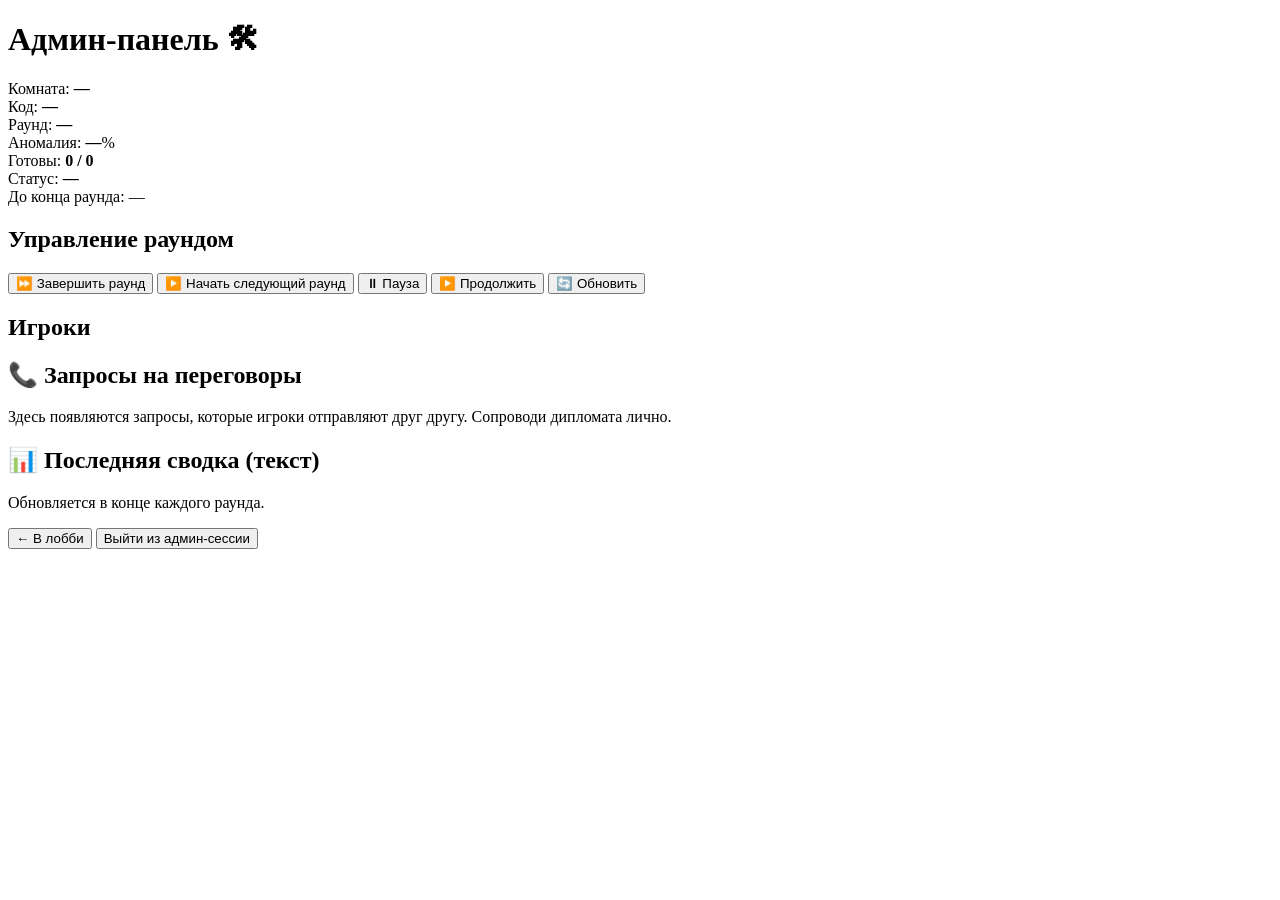
==== admin.html @ 9dbd425e "Add files via upload" ====
<!DOCTYPE html>
<html lang="ru">
<head>
  <meta charset="UTF-8" />
  <meta name="viewport" content="width=device-width, initial-scale=1.0" />
  <title>Космическое господство — админ</title>
  <link rel="stylesheet" href="css/style.css" />
</head>
<body>
  <div class="container">
    <h1 class="title">Админ-панель 🛠</h1>

    <header class="game-header">
      <div>
        <span class="label">Комната:</span>
        <strong id="session-id">—</strong>
      </div>
      <div>
        <span class="label">Код:</span>
        <strong id="join-code" class="code">—</strong>
      </div>
      <div>
        <span class="label">Раунд:</span>
        <strong id="round-info">—</strong>
      </div>
      <div>
        <span class="label">Аномалия:</span>
        <strong id="anomaly">—</strong>%
      </div>
      <div>
        <span class="label">Готовы:</span>
        <strong id="ready-count">0 / 0</strong>
      </div>
      <div>
        <span class="label">Статус:</span>
        <strong id="session-status">—</strong>
      </div>
    </header>

    <div id="deadline-bar" class="deadline hidden">
      До конца раунда: <span id="timer">—</span>
    </div>

    <div class="card">
      <h2>Управление раундом</h2>
      <div class="row">
        <button id="btn-end-round" class="btn btn-secondary">⏩ Завершить раунд</button>
        <button id="btn-next-round" class="btn btn-primary hidden">▶️ Начать следующий раунд</button>
        <button id="btn-pause" class="btn btn-ghost">⏸ Пауза</button>
        <button id="btn-resume" class="btn btn-ghost hidden">▶️ Продолжить</button>
        <button id="btn-refresh" class="btn btn-ghost">🔄 Обновить</button>
      </div>
      <p id="admin-error" class="error"></p>
    </div>

    <div class="card">
      <h2>Игроки</h2>
      <div id="players-list" class="players-table"></div>
    </div>

    <div class="card">
      <h2>📞 Запросы на переговоры</h2>
      <p class="muted">Здесь появляются запросы, которые игроки отправляют друг другу. Сопроводи дипломата лично.</p>
      <div id="talk-events" class="events"></div>
    </div>

    <div class="card" id="summary-card" style="display:none;">
      <h2>📊 Сводка раунда</h2>
      <div class="row">
        <a id="btn-open-html" class="btn btn-primary" target="_blank">🔗 Открыть HTML</a>
        <a id="btn-download-html" class="btn btn-secondary" download>⬇️ Скачать HTML</a>
      </div>
    </div>

    <div class="card">
      <h2>📊 Последняя сводка (текст)</h2>
      <p class="muted">Обновляется в конце каждого раунда.</p>
      <div id="summary-text" class="summary"></div>
    </div>

    <div class="card" id="winner-card" style="display:none;">
      <h2>🏆 Результат игры</h2>
      <p id="winner-text"></p>
    </div>

    <div class="card">
      <button id="btn-to-lobby" class="btn btn-ghost">← В лобби</button>
      <button id="btn-exit" class="btn btn-ghost">Выйти из админ-сессии</button>
    </div>

    <p id="global-error" class="error"></p>
  </div>

  <script src="js/config.js"></script>
  <script src="js/storage.js"></script>
  <script src="js/api.js"></script>
  <script src="js/admin.js"></script>
</body>
</html>
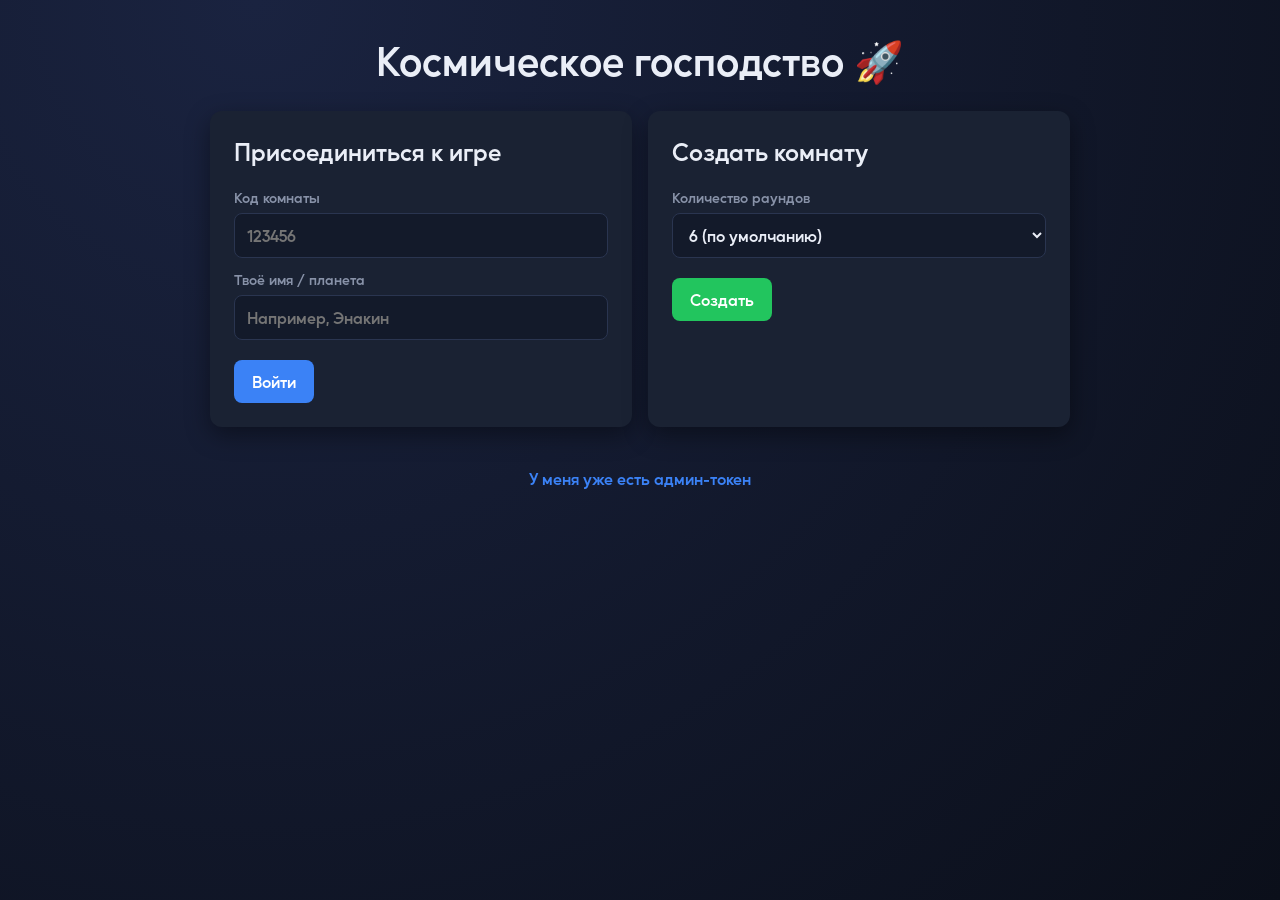
==== commit 24cdeadf: "Update admin.html" ====
--- a/admin.html
+++ b/admin.html
@@ -96,4 +96,4 @@
   <script src="js/api.js"></script>
   <script src="js/admin.js"></script>
 </body>
-</html>+</html>
--- a/css/style.css
+++ b/css/style.css
@@ -0,0 +1,432 @@
+/* css/style.css */
+@font-face {
+  font-family: "Musticapro";
+  src: url("../fonts/MusticaproSemibold.woff") format("woff"),
+       url("../fonts/MusticaproSemibold.ttf") format("truetype");
+  font-weight: 600;
+  font-style: normal;
+}
+
+:root {
+  --bg: #0b0f1a;
+  --bg-2: #131a2a;
+  --card: #1a2233;
+  --fg: #eaeef7;
+  --muted: #8892a8;
+  --primary: #3b82f6;
+  --primary-2: #2563eb;
+  --secondary: #22c55e;
+  --ghost: #475569;
+  --danger: #ef4444;
+  --radius: 12px;
+  --gap: 16px;
+}
+
+* { box-sizing: border-box; }
+
+body {
+  margin: 0;
+  font-family: "Musticapro", system-ui, -apple-system, "Segoe UI", sans-serif;
+  background: radial-gradient(circle at 20% 0%, #1a2340, var(--bg));
+  color: var(--fg);
+  min-height: 100vh;
+}
+
+.container {
+  max-width: 900px;
+  margin: 0 auto;
+  padding: 32px 20px 64px;
+}
+
+.title {
+  font-size: 40px;
+  margin: 0 0 24px;
+  text-align: center;
+}
+
+h2, h3 { margin-top: 0; }
+
+.card {
+  background: var(--card);
+  border-radius: var(--radius);
+  padding: 24px;
+  margin-bottom: var(--gap);
+  box-shadow: 0 8px 24px rgba(0,0,0,.4);
+}
+
+.card-grid {
+  display: grid;
+  grid-template-columns: 1fr 1fr;
+  gap: var(--gap);
+}
+
+@media (max-width: 700px) {
+  .card-grid { grid-template-columns: 1fr; }
+}
+
+label {
+  display: block;
+  margin: 12px 0;
+  color: var(--muted);
+  font-size: 14px;
+}
+
+input, select {
+  display: block;
+  width: 100%;
+  margin-top: 6px;
+  padding: 10px 12px;
+  font-size: 16px;
+  background: var(--bg-2);
+  color: var(--fg);
+  border: 1px solid #2a3550;
+  border-radius: 8px;
+  outline: none;
+  font-family: inherit;
+}
+
+input:focus, select:focus {
+  border-color: var(--primary);
+}
+
+.btn {
+  display: inline-block;
+  padding: 10px 18px;
+  font-size: 16px;
+  font-family: inherit;
+  border: none;
+  border-radius: 8px;
+  cursor: pointer;
+  transition: background 0.15s, transform 0.05s;
+  margin-top: 8px;
+}
+
+.btn:disabled { opacity: 0.5; cursor: not-allowed; }
+
+.btn-primary { background: var(--primary); color: #fff; }
+.btn-primary:hover:not(:disabled) { background: var(--primary-2); }
+
+.btn-secondary { background: var(--secondary); color: #fff; }
+.btn-secondary:hover:not(:disabled) { background: #16a34a; }
+
+.btn-ghost { background: var(--ghost); color: var(--fg); }
+.btn-ghost:hover:not(:disabled) { background: #3b465e; }
+
+.btn-small { padding: 4px 10px; font-size: 13px; }
+
+.error {
+  color: var(--danger);
+  font-size: 14px;
+  margin-top: 10px;
+  display: none;
+}
+
+.hidden { display: none !important; }
+
+.row {
+  display: flex;
+  gap: 10px;
+  flex-wrap: wrap;
+  margin-top: 12px;
+}
+
+.code {
+  font-family: monospace;
+  font-size: 22px;
+  letter-spacing: 4px;
+  background: var(--bg-2);
+  padding: 4px 12px;
+  border-radius: 8px;
+  color: var(--primary);
+  font-weight: bold;
+}
+
+.players {
+  list-style: none;
+  padding: 0;
+  margin: 12px 0;
+}
+
+.players li {
+  padding: 8px 12px;
+  background: var(--bg-2);
+  border-radius: 8px;
+  margin-bottom: 6px;
+}
+
+.footer {
+  text-align: center;
+  margin-top: 24px;
+  color: var(--muted);
+}
+
+.footer a {
+  color: var(--primary);
+  text-decoration: none;
+}
+
+
+/* --- Game screen --- */
+.game-header {
+  display: flex;
+  gap: 24px;
+  flex-wrap: wrap;
+  background: var(--card);
+  padding: 16px 20px;
+  border-radius: var(--radius);
+  margin-bottom: var(--gap);
+}
+
+.game-header .label {
+  color: var(--muted);
+  font-size: 13px;
+  display: block;
+}
+
+.deadline {
+  background: #3a1f1f;
+  border: 1px solid #662525;
+  color: #ff8888;
+  padding: 10px 16px;
+  border-radius: 8px;
+  margin-bottom: var(--gap);
+  font-family: monospace;
+}
+
+.cities {
+  display: grid;
+  grid-template-columns: repeat(auto-fill, minmax(180px, 1fr));
+  gap: 12px;
+}
+
+.city {
+  background: var(--bg-2);
+  padding: 14px;
+  border-radius: 10px;
+  border: 1px solid #263045;
+}
+
+.city-dead {
+  opacity: 0.4;
+  text-decoration: line-through;
+}
+
+.city-name {
+  font-weight: bold;
+  margin-bottom: 6px;
+}
+
+.city-stats {
+  font-size: 14px;
+  color: var(--muted);
+}
+
+.orders {
+  list-style: none;
+  padding: 0;
+}
+
+.orders li {
+  padding: 6px 12px;
+  background: var(--bg-2);
+  border-radius: 8px;
+  margin-bottom: 6px;
+}
+
+.actions {
+  display: grid;
+  grid-template-columns: repeat(auto-fill, minmax(220px, 1fr));
+  gap: 10px;
+}
+
+.btn-action {
+  background: var(--bg-2);
+  color: var(--fg);
+  border: 1px solid #2a3550;
+  text-align: left;
+  padding: 12px 16px;
+  font-family: inherit;
+  cursor: pointer;
+  border-radius: 10px;
+  transition: border-color 0.15s, background 0.15s;
+}
+
+.btn-action:hover { border-color: var(--primary); background: #1f2a40; }
+
+.btn-action .hint {
+  display: block;
+  font-size: 12px;
+  color: var(--muted);
+  margin-top: 4px;
+}
+
+.other-players {
+  display: flex;
+  gap: 10px;
+  flex-wrap: wrap;
+}
+
+.other-player {
+  background: var(--bg-2);
+  padding: 8px 14px;
+  border-radius: 8px;
+}
+
+.talk-list {
+  display: flex;
+  gap: 8px;
+  flex-wrap: wrap;
+}
+
+.muted { color: var(--muted); font-size: 14px; }
+
+/* --- Modal --- */
+.modal {
+  position: fixed;
+  inset: 0;
+  background: rgba(0,0,0,0.7);
+  display: flex;
+  align-items: center;
+  justify-content: center;
+  z-index: 100;
+}
+
+.modal-content {
+  background: var(--card);
+  padding: 24px;
+  border-radius: var(--radius);
+  min-width: 300px;
+  max-width: 500px;
+  max-height: 80vh;
+  overflow-y: auto;
+  display: flex;
+  flex-direction: column;
+  gap: 8px;
+}
+
+
+/* --- Admin --- */
+.admin-table {
+  width: 100%;
+  border-collapse: collapse;
+  margin-top: 8px;
+}
+
+.admin-table th,
+.admin-table td {
+  text-align: left;
+  padding: 8px 12px;
+  border-bottom: 1px solid #2a3550;
+  font-size: 15px;
+}
+
+.admin-table th {
+  color: var(--muted);
+  font-weight: normal;
+  font-size: 13px;
+}
+
+.events {
+  max-height: 300px;
+  overflow-y: auto;
+  display: flex;
+  flex-direction: column;
+  gap: 6px;
+}
+
+.event {
+  background: var(--bg-2);
+  padding: 10px 14px;
+  border-radius: 8px;
+  border-left: 3px solid var(--primary);
+  font-size: 14px;
+  animation: fadein 0.3s;
+}
+
+@keyframes fadein {
+  from { opacity: 0; transform: translateY(-4px); }
+  to { opacity: 1; transform: translateY(0); }
+}
+
+.summary {
+  background: var(--bg-2);
+  padding: 16px;
+  border-radius: 10px;
+  font-size: 14px;
+}
+
+.summary ul {
+  list-style: none;
+  padding: 0;
+}
+
+.summary li {
+  padding: 6px 0;
+  border-bottom: 1px solid #2a3550;
+}
+
+.dead-city {
+  color: var(--muted);
+  text-decoration: line-through;
+}
+
+
+.order-item {
+  display: flex;
+  justify-content: space-between;
+  align-items: center;
+}
+
+.order-remove {
+  background: transparent;
+  border: none;
+  color: var(--danger);
+  font-size: 18px;
+  cursor: pointer;
+  padding: 0 8px;
+  line-height: 1;
+}
+
+.order-remove:hover {
+  color: #ff6b6b;
+  transform: scale(1.2);
+}
+
+.talk-request {
+  background: var(--bg-2);
+  padding: 12px 16px;
+  border-radius: 10px;
+  margin-bottom: 8px;
+  border-left: 3px solid var(--primary);
+}
+
+.talk-request .ttl {
+  color: var(--danger);
+  font-weight: bold;
+  margin-left: 8px;
+}
+
+.talk-request .row {
+  margin-top: 8px;
+  gap: 8px;
+}
+
+
+.modal-wide {
+  min-width: 90vw;
+  max-width: 95vw;
+  max-height: 95vh;
+}
+
+.summary {
+  background: var(--bg-2);
+  padding: 12px 16px;
+  border-radius: 8px;
+  font-size: 14px;
+  margin: 12px 0;
+}
+
+
+#sanctions-block strong {
+  color: #ff8888;
+}
